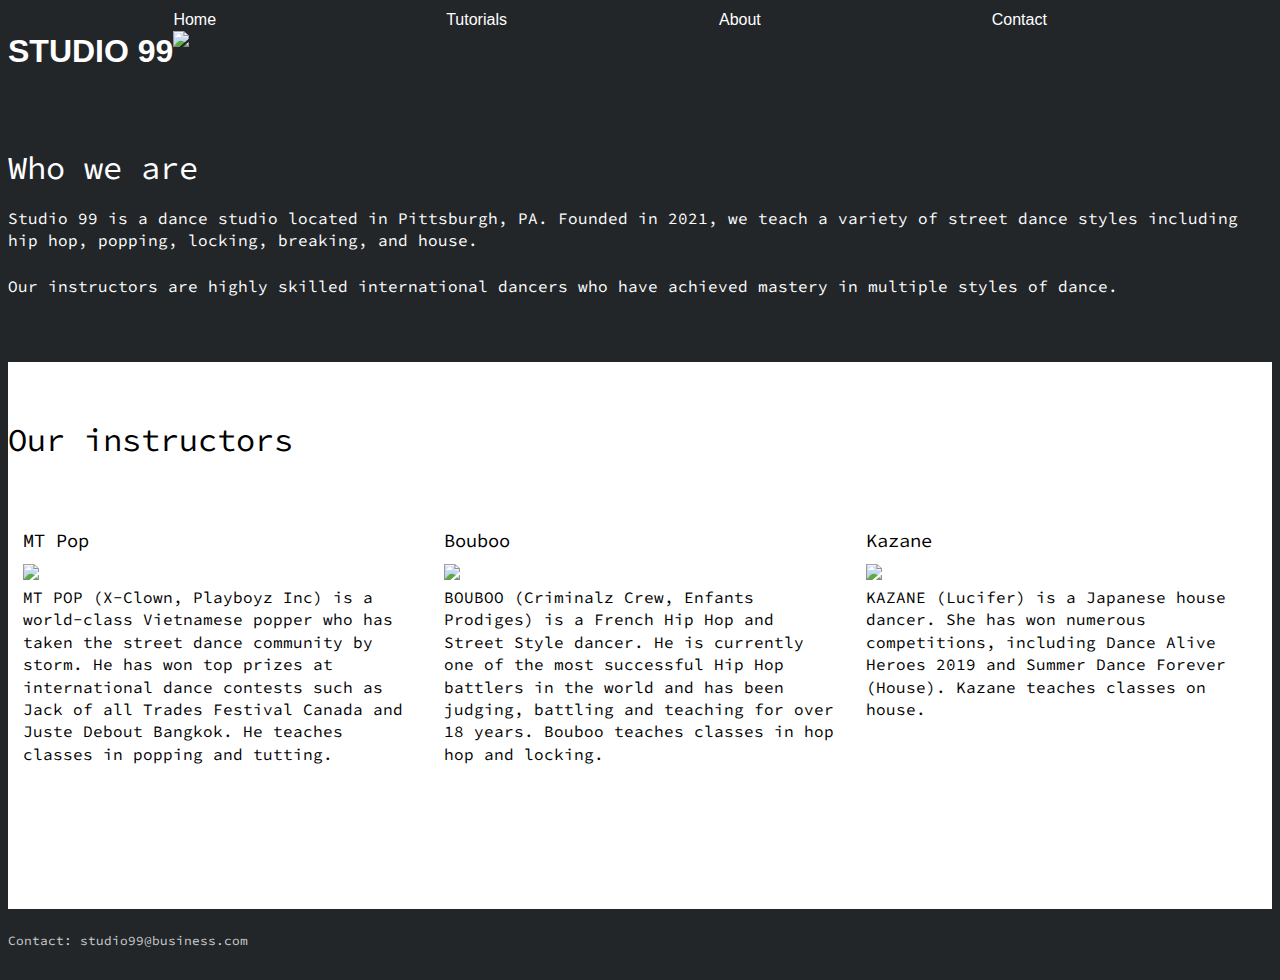
==== index.html @ bcd88166 "Changed name of main.html to index.html" ====
<!DOCTYPE html>
         <html>
            <head>
               <meta charset="utf-8">
               <title>Studio 99</title>
               <meta name="description" content="Studio 99 is a dance studio located in Pittsburgh, PA.">
               <meta name="viewport" content="width=device-width, initial-scale=1.0, user-scalable=yes">

               <!---Webfonts-->
               <link rel="preconnect" href="https://fonts.googleapis.com">
               <link rel="preconnect" href="https://fonts.gstatic.com" crossorigin>
               <link href="https://fonts.googleapis.com/css2?family=Source+Code+Pro:wght@200&display=swap" rel="stylesheet">

               <link rel="stylesheet" href="style.css">
            </head>
            <body id="home">
               <header class="scale-container">
                  <div id="banner">
                     <div id="logo">
                        <h1 id="logo-text">STUDIO 99</h1>
                     </div>
                  </div>
                  <nav id="topnav" role="navigation">
                     <li><a href="#">Home</a></li>
                     <li><a href="#">Tutorials</a></li>
                     <li><a href="#">About</a></li>
                     <li><a href="#">Contact</a></li>
                  </nav>
               </header>
               <section id="image-display" class="clearfix">    
                  <img id="main-image" src="https://res.klook.com/images/fl_lossy.progressive,q_65/c_fill,w_1295,h_720/w_80,x_15,y_15,g_south_west,l_klook_water/activities/ekmfziehszvifjci9tko/SeoulK-PopDanceClassforBeginnersbyFanxyStudio.webp">
               </section>
               <div id="main" class="scale-container">
                  <section id="content" class="wide-content">
                     <h1>Who we are</h1>
                     <p>Studio 99 is a dance studio located in Pittsburgh, PA. Founded in 2021, we teach a variety of street dance styles including hip hop, popping, locking, breaking, and house.</p>
                     <p>Our instructors are highly skilled international dancers who have achieved mastery in multiple styles of dance.</p>
                  </section>
               </div>
               <section id="instructors"  class="instructors vertical-padding">
                  <div class="scale-container">
                     <h1>Our instructors</h1>
                     <div class="row vertical-padding">
                        <div class="profile_elem">
                           <h3>MT Pop</h3>
                           <img src="https://i0.wp.com/fp.atom-13.com/wp-content/uploads/2017/12/mt-pop-dont-stop-jay-dee-feat-fr.jpg?fit=1024%2C576" />
                           <p>MT POP (X-Clown, Playboyz Inc) is a world-class Vietnamese popper who has taken the street dance community by storm. He has won top prizes at international dance contests such as Jack of all Trades Festival Canada and Juste Debout Bangkok. He teaches classes in popping and tutting.</p>
                        </div>
                        <div class="profile_elem">
                           <h3>Bouboo</h3>
                           <img src="http://image.uc.cn/s/wemedia/s/upload/2020/baf93ca49d27bf966ac71774f90e2b2e.jpg" />
                           <p>BOUBOO (Criminalz Crew, Enfants Prodiges) is a French Hip Hop and Street Style dancer. He is currently one of the most successful Hip Hop battlers in the world and has been judging, battling and teaching for over 18 years. Bouboo teaches classes in hop hop and locking.</p>
                        </div>
                        <div class="profile_elem">
                           <h3>Kazane</h3>
                           <img src="https://d1kmz4c7qci3r5.cloudfront.net/wp-content/uploads/2018/02/KANTO_KAZANE-ho.jpg" />
                           <p>KAZANE (Lucifer) is a Japanese house dancer. She has won numerous competitions, including Dance Alive Heroes 2019 and Summer Dance Forever (House). Kazane teaches classes on house.</p>
                        </div>
                     </div>
                  </div>
               </section>
               <footer>
                  <div class="scale-container">
                     Contact: studio99@business.com
                  </div>
               </footer>
            </body>
         </html>
---- style.css ----
* {
	box-sizing: border-box;
}

h1,
h2,
h3,
h4,
h5,
h6 {
	font-weight: 400;
	font-family: 'Source Code Pro';
	line-height: 1.5em;
	margin: .45em 0;
	padding: 0;
}

body {
	background: #232629;
	color: white;
	font-family: 'Source Code Pro';
	font-size: 1em;
	line-height: 1.4em;
	font-weight: normal;
}

#logo-text {
	font-weight: bold;
	font-family: 'Arial';
	color: white;
}

#instructors {
	color: black;
}

.wrapper {
	width: 92%;
	margin: 0 auto;
}

header {
	padding: 15px 0;
}

#banner {
	text-align: center;
}

#main-image {
	max-width:100%;
}

#image-display,
#page-header {
	background: #232629;
	padding: 20px 0;
	font-size: 1.1em;
}

#page-header h1 {
	margin: 0;
}

.flexslider {
	display: none;
}

#content,
aside,
.vertical-padding {
	padding: 40px 0;
}

p {
	margin: 0 0 1.5em;
}

img {
	max-width: 100%;
	height: auto;
}

.profile_elem {
	margin-bottom: 40px;
	position: relative;
	min-height: 1px;
	padding-left: 15px;
	padding-right: 15px;
}

footer {
	background#232629;
	color: #ccc;
	font-size: 80%;
	padding: 20px 0;
}

.instructors {
	background: white;
	color: #fff;
}

nav ul {
	list-style: none;
	padding: 0;
	margin: 0;
	background-color: #444;
	text-align: center;
}

nav li {
	display: inline-block;
	width: 20%;
	margin-right: 10px;
}

nav a {
	display: block;
	text-decoration: none;
}

nav a {
	font-family: sans-serif;
	height: 40%;
	line-height: 40%;
	color: #fff;
}

nav a:hover {
	color: #005f5f;
}

.clearfix:before,
.clearfix:after,
.row:before,
.row:after {
	content: " ";
	display: table;
}

.clearfix:after,
.container:after,
.row:after {
	clear: both;
}


/*Media queries*/

@media only screen and (min-width: 481px) {
	#banner {
		float: left;
		text-align: left;
		margin-bottom: -20px;
	}
}

@media only screen and (min-width: 920px) {
	.wrapper {
		max-width: 1200px;
		margin: .75em auto;
	}
	header {
		padding: 0;
	}
	#banner {
		float: left;
		text-align: left;
		margin-bottom: 0px;
		margin-top: 5px;
	}
	#image-display {
		padding: 0;
	}
	#content {
		float: left;
		width: 65%;
	}
	#content.wide-content {
		float: none;
		width: 100%;
	}
	aside {
		float: right;
		width: 30%;
	}
	.profile_elem {
		width: 33.33333333%;
	}
	.profile_elem {
		float: left;
		display: block;
	}
	.rightfloat {
		float: right;
	}
}

@media only screen and (min-width: 1024px) {
	#image-display h1 {
		font-size: 1.4em;
	}
}

@media only screen and (min-width: 1240px) {
	#image-display h1 {
		font-size: 2em;
	}
}
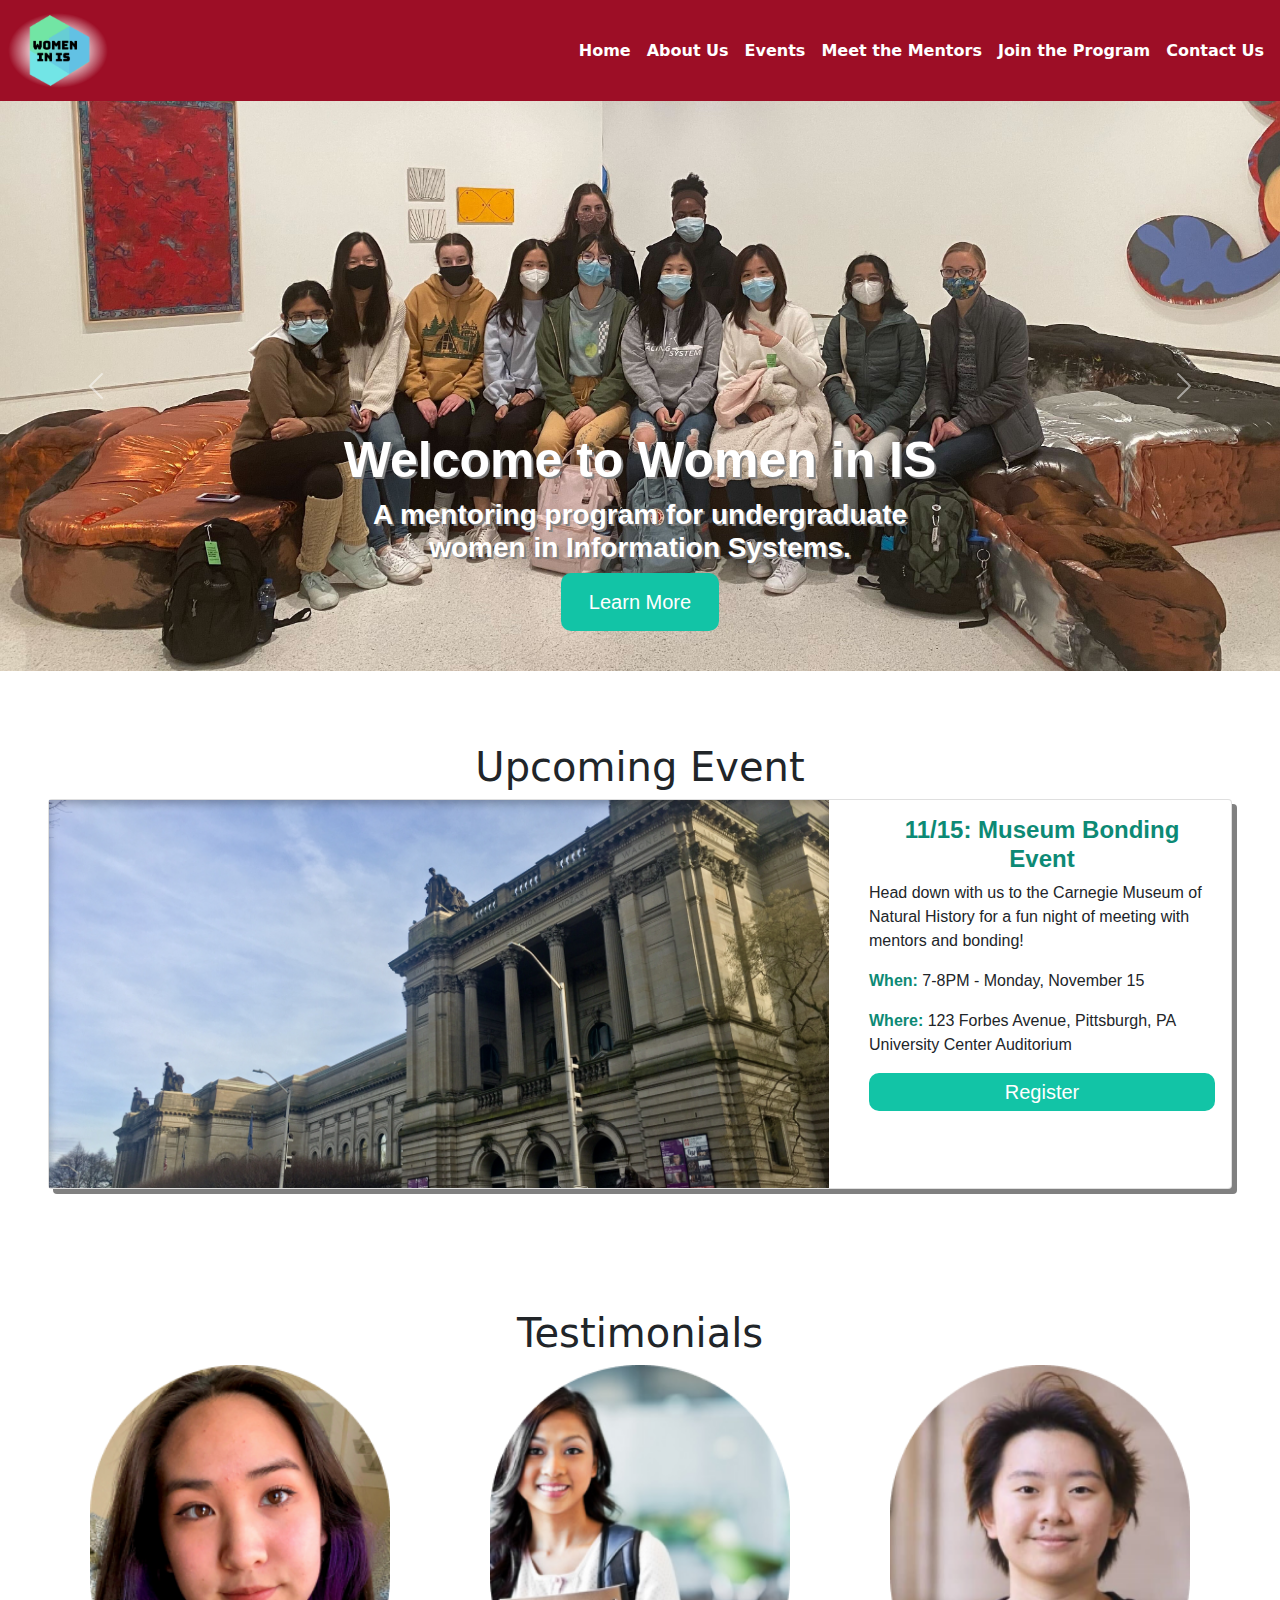
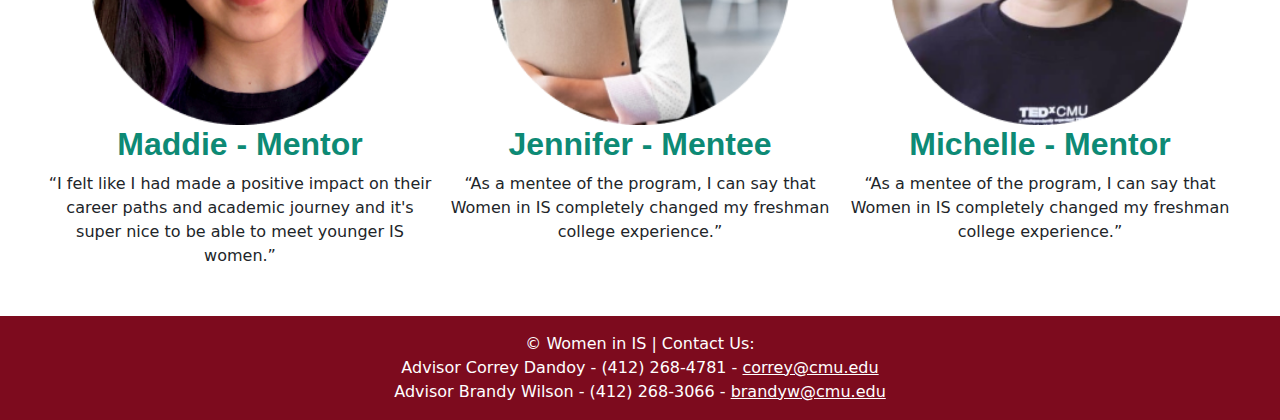
==== commit 3901fd5d: "Final Project" ====
--- a/index.html
+++ b/index.html
@@ -1,68 +1,131 @@
-<!DOCTYPE html>
-         <html>
-            <head>
-               <meta charset="utf-8">
-               <title>Studio 99</title>
-               <meta name="description" content="Studio 99 is a dance studio located in Pittsburgh, PA.">
-               <meta name="viewport" content="width=device-width, initial-scale=1.0, user-scalable=yes">
-
-               <!---Webfonts-->
-               <link rel="preconnect" href="https://fonts.googleapis.com">
-               <link rel="preconnect" href="https://fonts.gstatic.com" crossorigin>
-               <link href="https://fonts.googleapis.com/css2?family=Source+Code+Pro:wght@200&display=swap" rel="stylesheet">
-
-               <link rel="stylesheet" href="style.css">
-            </head>
-            <body id="home">
-               <header class="scale-container">
-                  <div id="banner">
-                     <div id="logo">
-                        <h1 id="logo-text">STUDIO 99</h1>
-                     </div>
-                  </div>
-                  <nav id="topnav" role="navigation">
-                     <li><a href="#">Home</a></li>
-                     <li><a href="#">Tutorials</a></li>
-                     <li><a href="#">About</a></li>
-                     <li><a href="#">Contact</a></li>
-                  </nav>
-               </header>
-               <section id="image-display" class="clearfix">    
-                  <img id="main-image" src="https://res.klook.com/images/fl_lossy.progressive,q_65/c_fill,w_1295,h_720/w_80,x_15,y_15,g_south_west,l_klook_water/activities/ekmfziehszvifjci9tko/SeoulK-PopDanceClassforBeginnersbyFanxyStudio.webp">
-               </section>
-               <div id="main" class="scale-container">
-                  <section id="content" class="wide-content">
-                     <h1>Who we are</h1>
-                     <p>Studio 99 is a dance studio located in Pittsburgh, PA. Founded in 2021, we teach a variety of street dance styles including hip hop, popping, locking, breaking, and house.</p>
-                     <p>Our instructors are highly skilled international dancers who have achieved mastery in multiple styles of dance.</p>
-                  </section>
-               </div>
-               <section id="instructors"  class="instructors vertical-padding">
-                  <div class="scale-container">
-                     <h1>Our instructors</h1>
-                     <div class="row vertical-padding">
-                        <div class="profile_elem">
-                           <h3>MT Pop</h3>
-                           <img src="https://i0.wp.com/fp.atom-13.com/wp-content/uploads/2017/12/mt-pop-dont-stop-jay-dee-feat-fr.jpg?fit=1024%2C576" />
-                           <p>MT POP (X-Clown, Playboyz Inc) is a world-class Vietnamese popper who has taken the street dance community by storm. He has won top prizes at international dance contests such as Jack of all Trades Festival Canada and Juste Debout Bangkok. He teaches classes in popping and tutting.</p>
-                        </div>
-                        <div class="profile_elem">
-                           <h3>Bouboo</h3>
-                           <img src="http://image.uc.cn/s/wemedia/s/upload/2020/baf93ca49d27bf966ac71774f90e2b2e.jpg" />
-                           <p>BOUBOO (Criminalz Crew, Enfants Prodiges) is a French Hip Hop and Street Style dancer. He is currently one of the most successful Hip Hop battlers in the world and has been judging, battling and teaching for over 18 years. Bouboo teaches classes in hop hop and locking.</p>
-                        </div>
-                        <div class="profile_elem">
-                           <h3>Kazane</h3>
-                           <img src="https://d1kmz4c7qci3r5.cloudfront.net/wp-content/uploads/2018/02/KANTO_KAZANE-ho.jpg" />
-                           <p>KAZANE (Lucifer) is a Japanese house dancer. She has won numerous competitions, including Dance Alive Heroes 2019 and Summer Dance Forever (House). Kazane teaches classes on house.</p>
-                        </div>
-                     </div>
-                  </div>
-               </section>
-               <footer>
-                  <div class="scale-container">
-                     Contact: studio99@business.com
-                  </div>
-               </footer>
-            </body>
-         </html>+<!DOCTYPE html>
+<html>
+   <head>
+      <meta charset="utf-8">
+      <meta name="viewport" content="width=device-width">
+      <title>replit</title>
+      <link href="style.css" rel="stylesheet" type="text/css" />
+      <!-- Bootstrap CSS -->
+      <link href="css/bootstrap.css" rel="stylesheet" />
+      <link rel="stylesheet" href="https://fonts.googleapis.com/css?family=Montserrat">
+      <link href="css/style.css" rel="stylesheet" />
+      <script type = "text/javascript" src="js/jquery-3.6.0.min.js"></script>
+      <script src="https://cdnjs.cloudflare.com/ajax/libs/popper.js/1.12.9/umd/popper.min.js" integrity="sha384-ApNbgh9B+Y1QKtv3Rn7W3mgPxhU9K/ScQsAP7hUibX39j7fakFPskvXusvfa0b4Q"
+         crossorigin="anonymous"></script>
+      <script src="https://maxcdn.bootstrapcdn.com/bootstrap/4.0.0/js/bootstrap.min.js" integrity="sha384-JZR6Spejh4U02d8jOt6vLEHfe/JQGiRRSQQxSfFWpi1MquVdAyjUar5+76PVCmYl"
+         crossorigin="anonymous"></script>
+   </head>
+   <nav class="navbar navbar-expand-lg navbar-dark bg-primary p-2">
+      <a class="navbar-brand" href="index.html">
+      <img src="imgs/loglow.png" height="75px" alt="">
+      </a>
+      <button class="navbar-toggler" type="button" data-toggle="collapse" data-target="#navbarSupportedContent" aria-controls="navbarSupportedContent" aria-expanded="false" aria-label="Toggle navigation">
+      <span class="navbar-toggler-icon"></span>
+      </button>
+      <div class="collapse navbar-collapse justify-content-end" id="navbarSupportedContent">
+         <ul class="navbar-nav ml-auto" style="font-weight:bold">
+            <li class="nav-item">
+               <a class="nav-link" href="index.html">Home</a>
+            </li>
+            <li class="nav-item">
+               <a class="nav-link" href="aboutUs.html">About Us</a>
+            </li>
+            <li class="nav-item">
+               <a class="nav-link" href="#">Events</a>
+            </li>
+            <li class="nav-item">
+               <a class="nav-link" href="mentors.html">Meet the Mentors</a>
+            </li>
+            <li class="nav-item">
+               <a class="nav-link" href="join.html">Join the Program</a>
+            </li>
+            <li class="nav-item">
+               <a class="nav-link" href="contactUs.html">Contact Us</a>
+            </li>
+         </ul>
+      </div>
+   </nav>
+   <body>
+     <!-- Carousel -->
+      <div id="carouselExampleIndicators" class="carousel slide carousel-fade" data-ride="carousel">
+         <div class="carousel-inner">
+            <div class="carousel-item active">
+               <img class="d-block w-100" src="imgs/carousel.jpg" alt="Women in IS">
+               <div class="carousel-caption d-none d-md-block">
+                  <h1 id="welcome">Welcome to Women in IS</h1>
+                  <h3>A mentoring program for undergraduate <br> women in Information Systems.</h3>
+                  <button type="button" onclick="window.location.href='aboutUs.html';">Learn More</button>
+               </div>
+            </div>
+            <div class="carousel-item">
+               <img class="d-block w-100" src="imgs/carousel2.jpg" alt="Second slide">
+            </div>
+            <div class="carousel-item">
+               <img class="d-block w-100" src="imgs/carousel3.png" alt="Third slide">
+            </div>
+         </div>
+         <a class="carousel-control-prev" href="#carouselExampleIndicators" role="button" data-slide="prev">
+         <span class="carousel-control-prev-icon" aria-hidden="true"></span>
+         </a>
+         <a class="carousel-control-next" href="#carouselExampleIndicators" role="button" data-slide="next">
+         <span class="carousel-control-next-icon" aria-hidden="true"></span>
+         </a>
+      </div>
+      <br>
+      <!--Upcoming Event Card-->
+      <div class="m-5">
+         <h1 class="header-centered">Upcoming Event</h1>
+         <div class="upcomingEvent card mb-3">
+            <div class="row no-gutters">
+               <div class="mw-25 col-md-8">
+                  <img src="imgs/event.png" class="event-card-img" alt="...">
+               </div>
+               <div class="col-md-4">
+                  <div class="card-body">
+                     <h4 class="card-title">11/15: Museum Bonding Event</h4>
+                     <p class="card-text">Head down with us to the Carnegie Museum of Natural History for a fun night of meeting with mentors and bonding!</p>
+                     <p class="card-text"> <b>When: </b> 7-8PM - Monday, November 15</p>
+                     <p class="card-text"><b>Where: </b> 123 Forbes Avenue, Pittsburgh, PA University Center Auditorium</p>
+                     <button type="button" class="upcomingEvent">Register</button>
+                  </div>
+               </div>
+            </div>
+         </div>
+      </div>
+      <br>
+      <!-- Testimonials -->
+      <div class="testimonialsRow m-5">
+         <h1 class="header-centered">Testimonials</h1>
+         <div class="card-columns">
+            <div class="card-testimonial">
+               <img class="testimonial-image" src="imgs/mentorMaddie.png">
+               <h2 class="card-title">Maddie - Mentor</h2>
+               <p class="card-body-text">“I felt like I had made a positive impact on their career paths and academic journey and it's super nice to be able to meet younger IS women.”</p>
+            </div>
+            <div class="card-testimonial">
+               <img class="testimonial-image" src="imgs/menteeJennifer.png">
+               <h2 class="card-title">Jennifer - Mentee</h2>
+               <p class="card-body-text">“As a mentee of the program, I can say that Women in IS completely changed my freshman college experience.”</p>
+            </div>
+            <div class="card-testimonial">
+               <img class="testimonial-image"
+                  src="imgs/mentorMichelle.png">
+               <h2 class="card-title">Michelle - Mentor</h2>
+               <p class="card-body-text">“As a mentee of the program, I can say that Women in IS completely changed my freshman college experience.”</p>
+            </div>
+         </div>
+      </div>
+      <!-- Footer -->
+      <footer class="bg-primary text-center text-white text-lg-start">
+         <div class="text-center p-3" style="background-color: rgba(0, 0, 0, 0.2);">
+            © Women in IS | Contact Us: <br>
+            Advisor Correy Dandoy - (412) 268-4781 - 
+            <a class="text-white" href="mailto:correy@cmu.edu"> correy@cmu.edu</a><br>
+            Advisor Brandy Wilson - (412) 268-3066 - 
+            <a class="text-white" href="mailto:brandyw@cmu.edu"> brandyw@cmu.edu</a>
+         </div>
+      </footer>
+      <script src="script.js"></script>
+      <script src="https://cdn.jsdelivr.net/npm/bootstrap@5.0.2/dist/js/bootstrap.bundle.min.js" integrity="sha384-MrcW6ZMFYlzcLA8Nl+NtUVF0sA7MsXsP1UyJoMp4YLEuNSfAP+JcXn/tWtIaxVXM" crossorigin="anonymous"></script>
+   </body>
+</html>--- a/css/style.css
+++ b/css/style.css
@@ -0,0 +1,177 @@
+h1#welcome {
+    font-family: 'Trebuchet MS', 'Lucida Sans Unicode', 'Lucida Grande', 'Lucida Sans', Arial, sans-serif;
+    font-weight: bolder;
+    color: white;
+    font-size: 50px;
+    text-shadow: 2px 2px gray;
+        }
+
+h2 {
+  font-family:'Trebuchet MS', 'Lucida Sans Unicode', 'Lucida Grande', 'Lucida Sans', Arial, sans-serif;
+  color: #0D8A75; 
+  font-weight: bold;
+}
+
+h3 {
+    text-shadow: 2px 2px gray;
+    font-family:'Trebuchet MS', 'Lucida Sans Unicode', 'Lucida Grande', 'Lucida Sans', Arial, sans-serif;
+    font-weight: bolder;
+}
+
+h4 {
+    font-family:'Trebuchet MS', 'Lucida Sans Unicode', 'Lucida Grande', 'Lucida Sans', Arial, sans-serif;
+    color: #0D8A75; 
+    font-weight: bold;
+}
+
+b {
+    font-family:'Trebuchet MS', 'Lucida Sans Unicode', 'Lucida Grande', 'Lucida Sans', Arial, sans-serif;
+    color: #0D8A75; 
+    font-weight: bold;
+}
+
+button {
+        background-color: #12C4A6;
+        border: none;
+        padding: 14px 28px;
+        font-size: 20px;
+        color: white; 
+        cursor: pointer;
+        text-align: center;
+        border-radius: 10px;
+        font-family: 'Segoe UI', Tahoma, Geneva, Verdana, sans-serif;
+}
+
+div.upcomingEvent {
+  box-shadow: 5px 5px gray;
+  font-family: 'Trebuchet MS', 'Lucida Sans Unicode', 'Lucida Grande', 'Lucida Sans', Arial, sans-serif;
+}
+
+button.upcomingEvent {
+  width: 100%;
+  padding-top: 4px;
+  padding-bottom: 4px;
+}
+
+div.testimonialsRow {
+  margin-bottom: 5%;
+}
+
+img#missionImg {
+  width: 40%;
+  float: right;
+  border-radius: 30px;
+}
+
+p.aboutUsP {
+  width: 70%;
+  font-size: 150%;
+}
+
+
+img#goalsImg {
+  width: 40%; 
+  float: left; 
+  margin-right: 2%;
+  border-radius: 30px;
+}
+
+img#objectivesImg {
+  width: 40%;
+  float: right;
+  border-radius: 30px;
+}
+
+@media (min-width: 576px) {
+    .card-columns {
+        column-count: 3;
+    }
+    .card-testimonial {
+      width: 100%;
+      height: 100%;
+    }
+}
+
+
+
+.card-horizontal {
+  display: flex;
+  flex: 1 1 auto;
+  min-width: 0;
+  word-wrap: break-word;
+  background-color: #fff;
+  background-clip: border-box;
+  border: 1px solid rgba(0, 0, 0, 0.125);
+  border-radius: 0.25rem;
+}
+
+.card-testimonial {
+  position: relative;
+  display: flex;
+  flex-direction: column;
+  min-width: 0;
+  word-wrap: break-word;
+  background-color: #fff;
+}
+
+.card-mentor-of-week {
+  position: relative;
+  display: flex;
+  flex-direction: column;
+  min-width: 0;
+  word-wrap: break-word;
+  background-color: #fff;
+  background-clip: border-box;
+  border-bottom: 1px solid rgba(0, 0, 0, 0.125);
+  border-radius: 0.25rem;
+}
+
+.card-mentor {
+  position: relative;
+  display: flex;
+  flex-direction: column;
+  min-width: 0;
+  word-wrap: break-word;
+  background-color: #8AF0DF;
+  background-clip: border-box;
+  border: 1px solid rgba(0, 0, 0, 0.125);
+  border-radius: 0.25rem;
+  cursor: pointer;
+}
+
+.testimonial-image {
+  max-width: 200vw;
+  height: 40vh;
+  object-fit: contain;
+}
+
+.card-title {
+  min-height: 1em;
+  text-align: center;
+}
+
+.event-card-img {
+  width: 100%;
+  height: 100%;
+  object-fit: cover;
+}
+
+.card-body-text {
+  text-align: center;
+}
+
+.header-centered {
+  text-align: center;
+}
+
+div.join {
+  padding-left: 5%;
+}
+
+div.featurette {
+  padding-bottom: 2%;
+}
+
+p.card-test{
+  text-align:center;
+}